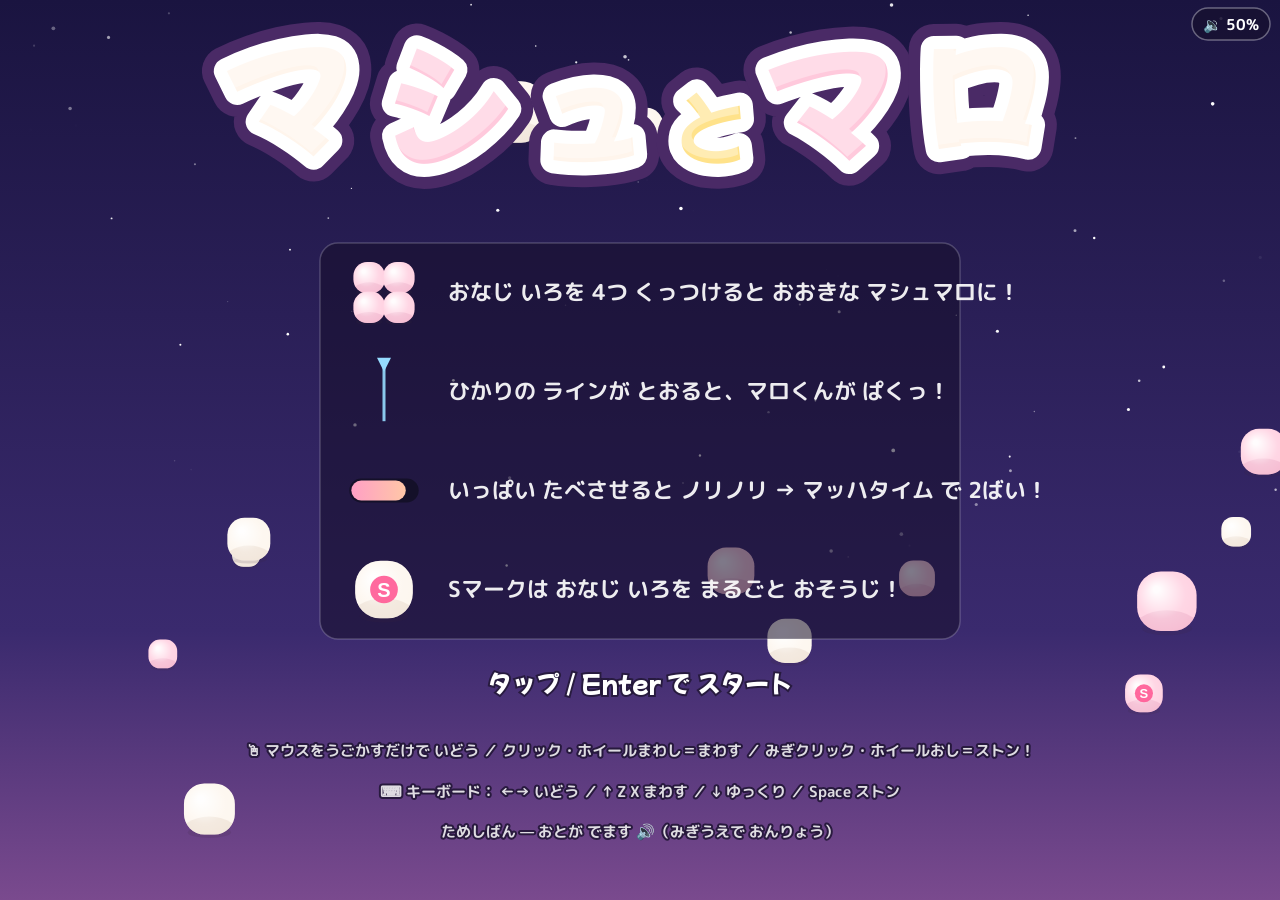
==== index.html @ 696901d0 "マウスはホバーだけで左右移動 Co-Authored-By: Claude Fable 5 <noreply@anthropic.com>" ====
<!DOCTYPE html>
<html lang="ja">
<head>
  <meta charset="UTF-8">
  <meta name="viewport" content="width=device-width, initial-scale=1.0, maximum-scale=1.0, user-scalable=no, viewport-fit=cover">
  <title>マシュとマロ</title>
  <link rel="icon" href="data:image/svg+xml,<svg xmlns='http://www.w3.org/2000/svg' viewBox='0 0 100 100'><text y='.9em' font-size='90'>🍡</text></svg>">
  <link rel="preconnect" href="https://fonts.googleapis.com">
  <link rel="preconnect" href="https://fonts.gstatic.com" crossorigin>
  <link href="https://fonts.googleapis.com/css2?family=M+PLUS+Rounded+1c:wght@700;800&family=Mochiy+Pop+One&display=swap" rel="stylesheet">
  <link rel="stylesheet" href="css/style.css?v=5">
</head>
<body>
  <canvas id="game"></canvas>
  <audio id="themeAudio" src="assets/theme.m4a" preload="auto"></audio>
  <script src="js/const.js?v=5"></script>
  <script src="js/util.js?v=5"></script>
  <script src="js/stages.js?v=5"></script>
  <script src="js/sfx.js?v=5"></script>
  <script src="js/music.js?v=5"></script>
  <script src="js/field.js?v=5"></script>
  <script src="js/character.js?v=5"></script>
  <script src="js/render.js?v=5"></script>
  <script src="js/input.js?v=5"></script>
  <script src="js/game.js?v=5"></script>
  <script src="js/main.js?v=5"></script>
</body>
</html>
---- css/style.css ----
html, body {
  margin: 0;
  padding: 0;
  overflow: hidden;
  background: #14102a;
  width: 100%;
  height: 100%;
  overscroll-behavior: none;
}

#game {
  display: block;
  touch-action: none;
  user-select: none;
  -webkit-user-select: none;
  -webkit-tap-highlight-color: transparent;
}
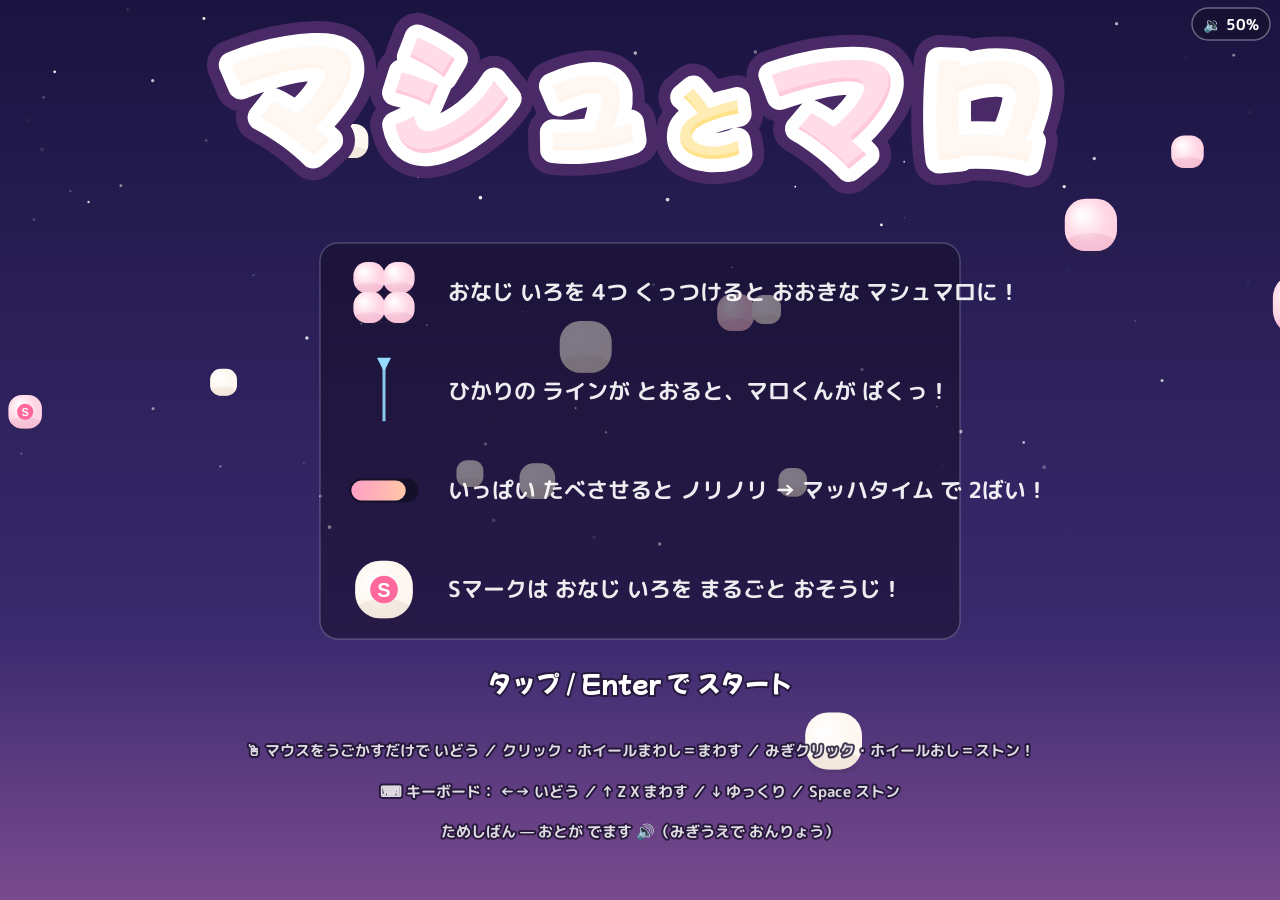
==== commit 51f9c80a: "積み上がり緩和・餅くびれ連結 Co-Authored-By: Claude Fable 5 <noreply@anthropic.com>" ====
--- a/index.html
+++ b/index.html
@@ -8,21 +8,21 @@
   <link rel="preconnect" href="https://fonts.googleapis.com">
   <link rel="preconnect" href="https://fonts.gstatic.com" crossorigin>
   <link href="https://fonts.googleapis.com/css2?family=M+PLUS+Rounded+1c:wght@700;800&family=Mochiy+Pop+One&display=swap" rel="stylesheet">
-  <link rel="stylesheet" href="css/style.css?v=5">
+  <link rel="stylesheet" href="css/style.css?v=6">
 </head>
 <body>
   <canvas id="game"></canvas>
   <audio id="themeAudio" src="assets/theme.m4a" preload="auto"></audio>
-  <script src="js/const.js?v=5"></script>
-  <script src="js/util.js?v=5"></script>
-  <script src="js/stages.js?v=5"></script>
-  <script src="js/sfx.js?v=5"></script>
-  <script src="js/music.js?v=5"></script>
-  <script src="js/field.js?v=5"></script>
-  <script src="js/character.js?v=5"></script>
-  <script src="js/render.js?v=5"></script>
-  <script src="js/input.js?v=5"></script>
-  <script src="js/game.js?v=5"></script>
-  <script src="js/main.js?v=5"></script>
+  <script src="js/const.js?v=6"></script>
+  <script src="js/util.js?v=6"></script>
+  <script src="js/stages.js?v=6"></script>
+  <script src="js/sfx.js?v=6"></script>
+  <script src="js/music.js?v=6"></script>
+  <script src="js/field.js?v=6"></script>
+  <script src="js/character.js?v=6"></script>
+  <script src="js/render.js?v=6"></script>
+  <script src="js/input.js?v=6"></script>
+  <script src="js/game.js?v=6"></script>
+  <script src="js/main.js?v=6"></script>
 </body>
 </html>
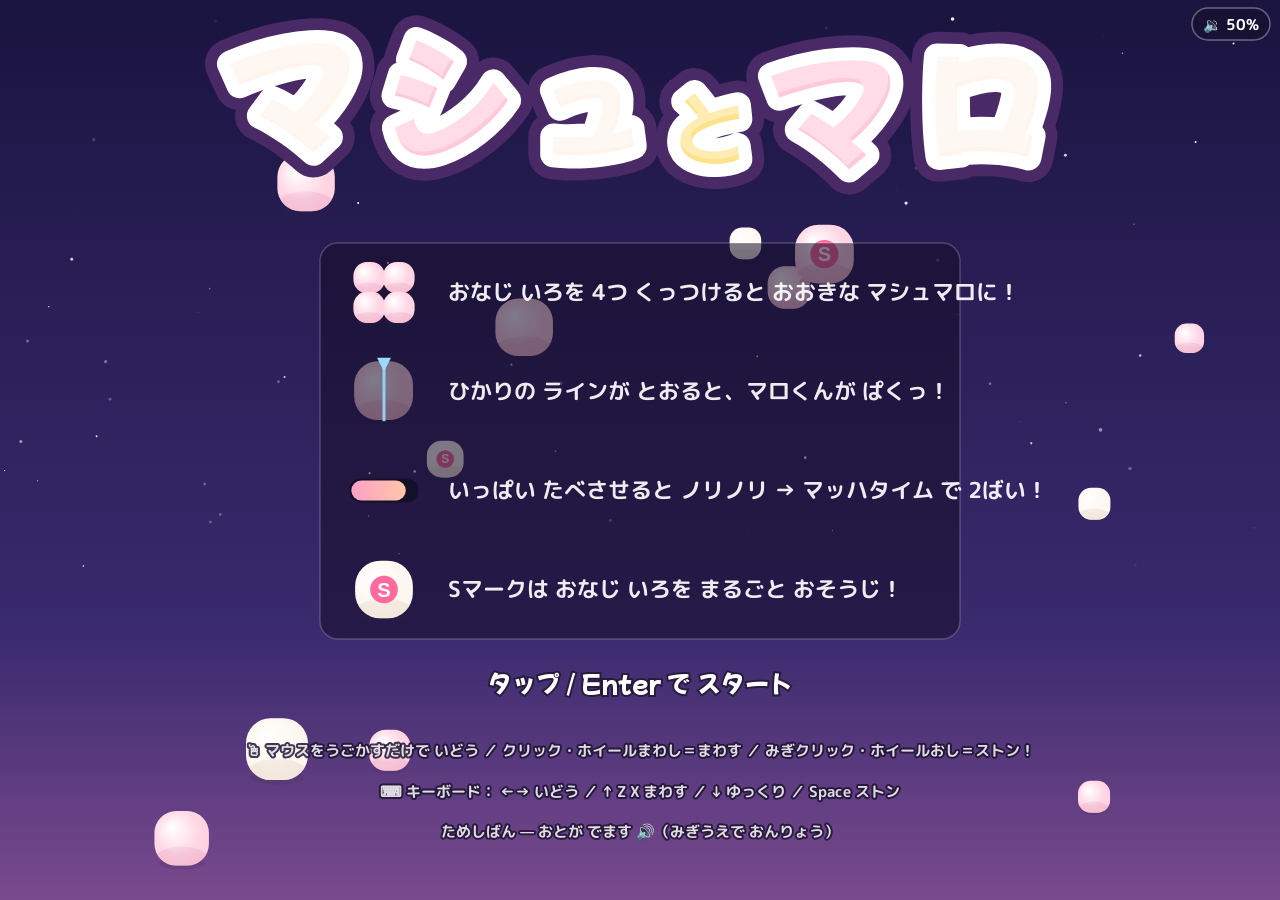
==== commit cbb34e9a: "ジャイアント合体・のっぽ棒・ライン減速＋テーマ曲を同梱（限定共有・非売の前提） Co-Authored-By: Claude Fable 5 <noreply@anthropic.com>" ====
--- a/index.html
+++ b/index.html
@@ -8,21 +8,21 @@
   <link rel="preconnect" href="https://fonts.googleapis.com">
   <link rel="preconnect" href="https://fonts.gstatic.com" crossorigin>
   <link href="https://fonts.googleapis.com/css2?family=M+PLUS+Rounded+1c:wght@700;800&family=Mochiy+Pop+One&display=swap" rel="stylesheet">
-  <link rel="stylesheet" href="css/style.css?v=6">
+  <link rel="stylesheet" href="css/style.css?v=7">
 </head>
 <body>
   <canvas id="game"></canvas>
   <audio id="themeAudio" src="assets/theme.m4a" preload="auto"></audio>
-  <script src="js/const.js?v=6"></script>
-  <script src="js/util.js?v=6"></script>
-  <script src="js/stages.js?v=6"></script>
-  <script src="js/sfx.js?v=6"></script>
-  <script src="js/music.js?v=6"></script>
-  <script src="js/field.js?v=6"></script>
-  <script src="js/character.js?v=6"></script>
-  <script src="js/render.js?v=6"></script>
-  <script src="js/input.js?v=6"></script>
-  <script src="js/game.js?v=6"></script>
-  <script src="js/main.js?v=6"></script>
+  <script src="js/const.js?v=7"></script>
+  <script src="js/util.js?v=7"></script>
+  <script src="js/stages.js?v=7"></script>
+  <script src="js/sfx.js?v=7"></script>
+  <script src="js/music.js?v=7"></script>
+  <script src="js/field.js?v=7"></script>
+  <script src="js/character.js?v=7"></script>
+  <script src="js/render.js?v=7"></script>
+  <script src="js/input.js?v=7"></script>
+  <script src="js/game.js?v=7"></script>
+  <script src="js/main.js?v=7"></script>
 </body>
 </html>
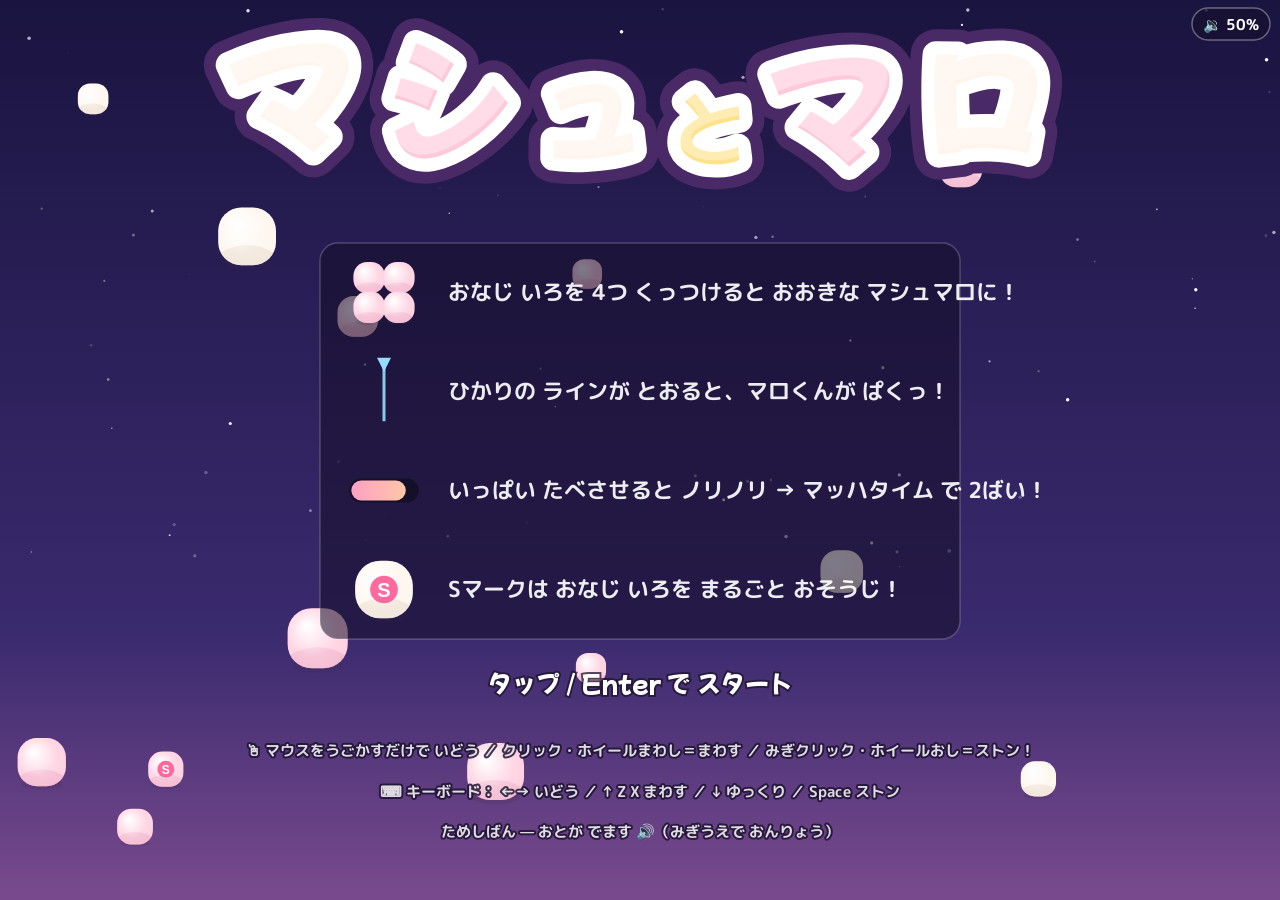
==== commit 10b5e6e1: "リズム演出・レアピース・ヒント削除 Co-Authored-By: Claude Fable 5 <noreply@anthropic.com>" ====
--- a/index.html
+++ b/index.html
@@ -8,21 +8,21 @@
   <link rel="preconnect" href="https://fonts.googleapis.com">
   <link rel="preconnect" href="https://fonts.gstatic.com" crossorigin>
   <link href="https://fonts.googleapis.com/css2?family=M+PLUS+Rounded+1c:wght@700;800&family=Mochiy+Pop+One&display=swap" rel="stylesheet">
-  <link rel="stylesheet" href="css/style.css?v=7">
+  <link rel="stylesheet" href="css/style.css?v=8">
 </head>
 <body>
   <canvas id="game"></canvas>
   <audio id="themeAudio" src="assets/theme.m4a" preload="auto"></audio>
-  <script src="js/const.js?v=7"></script>
-  <script src="js/util.js?v=7"></script>
-  <script src="js/stages.js?v=7"></script>
-  <script src="js/sfx.js?v=7"></script>
-  <script src="js/music.js?v=7"></script>
-  <script src="js/field.js?v=7"></script>
-  <script src="js/character.js?v=7"></script>
-  <script src="js/render.js?v=7"></script>
-  <script src="js/input.js?v=7"></script>
-  <script src="js/game.js?v=7"></script>
-  <script src="js/main.js?v=7"></script>
+  <script src="js/const.js?v=8"></script>
+  <script src="js/util.js?v=8"></script>
+  <script src="js/stages.js?v=8"></script>
+  <script src="js/sfx.js?v=8"></script>
+  <script src="js/music.js?v=8"></script>
+  <script src="js/field.js?v=8"></script>
+  <script src="js/character.js?v=8"></script>
+  <script src="js/render.js?v=8"></script>
+  <script src="js/input.js?v=8"></script>
+  <script src="js/game.js?v=8"></script>
+  <script src="js/main.js?v=8"></script>
 </body>
 </html>
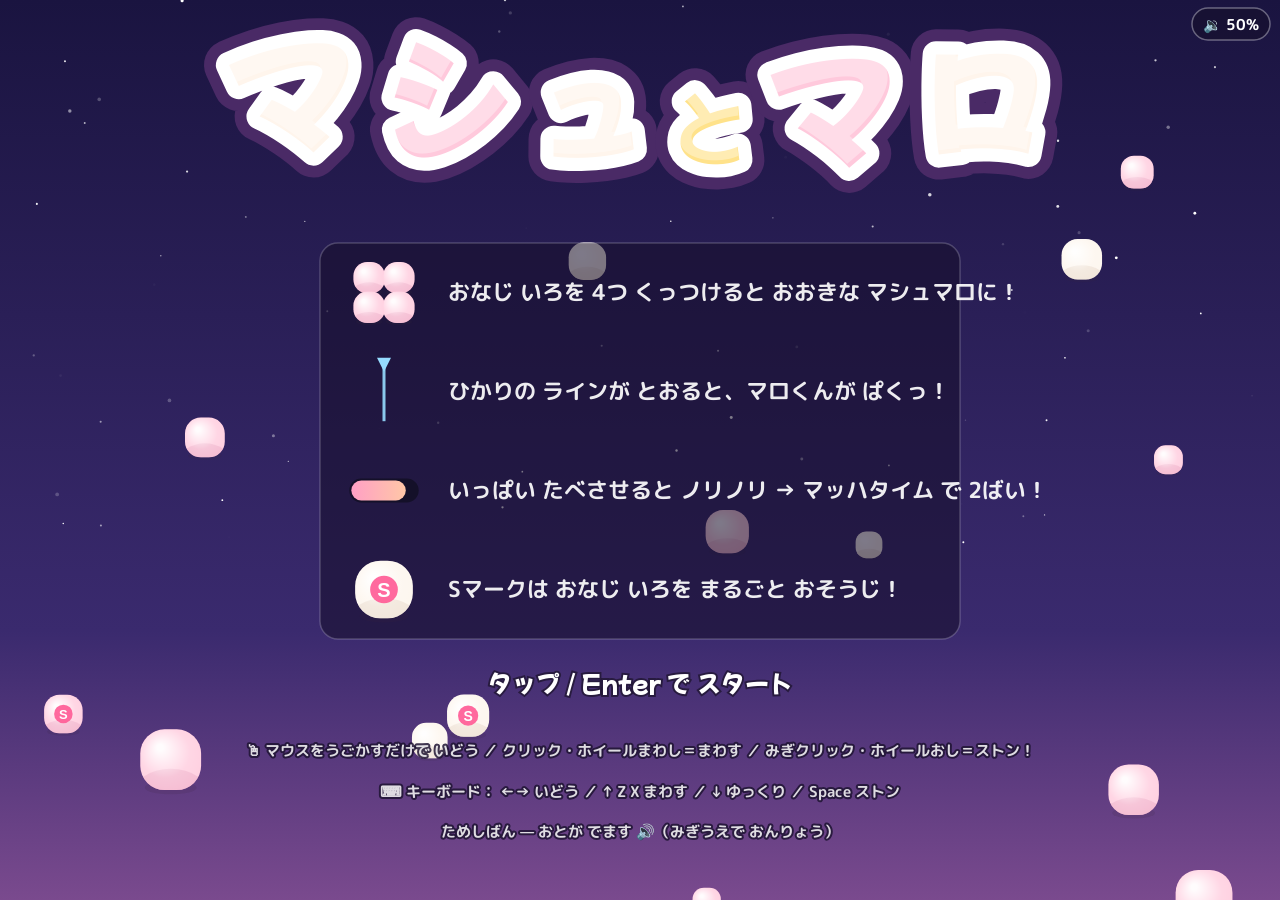
==== commit a087a94a: "マロくんのセリフ・食べ演出強化・フィールド10x8上寄せ Co-Authored-By: Claude Fable 5 <noreply@anthropic.com>" ====
--- a/index.html
+++ b/index.html
@@ -8,21 +8,21 @@
   <link rel="preconnect" href="https://fonts.googleapis.com">
   <link rel="preconnect" href="https://fonts.gstatic.com" crossorigin>
   <link href="https://fonts.googleapis.com/css2?family=M+PLUS+Rounded+1c:wght@700;800&family=Mochiy+Pop+One&display=swap" rel="stylesheet">
-  <link rel="stylesheet" href="css/style.css?v=8">
+  <link rel="stylesheet" href="css/style.css?v=9">
 </head>
 <body>
   <canvas id="game"></canvas>
   <audio id="themeAudio" src="assets/theme.m4a" preload="auto"></audio>
-  <script src="js/const.js?v=8"></script>
-  <script src="js/util.js?v=8"></script>
-  <script src="js/stages.js?v=8"></script>
-  <script src="js/sfx.js?v=8"></script>
-  <script src="js/music.js?v=8"></script>
-  <script src="js/field.js?v=8"></script>
-  <script src="js/character.js?v=8"></script>
-  <script src="js/render.js?v=8"></script>
-  <script src="js/input.js?v=8"></script>
-  <script src="js/game.js?v=8"></script>
-  <script src="js/main.js?v=8"></script>
+  <script src="js/const.js?v=9"></script>
+  <script src="js/util.js?v=9"></script>
+  <script src="js/stages.js?v=9"></script>
+  <script src="js/sfx.js?v=9"></script>
+  <script src="js/music.js?v=9"></script>
+  <script src="js/field.js?v=9"></script>
+  <script src="js/character.js?v=9"></script>
+  <script src="js/render.js?v=9"></script>
+  <script src="js/input.js?v=9"></script>
+  <script src="js/game.js?v=9"></script>
+  <script src="js/main.js?v=9"></script>
 </body>
 </html>
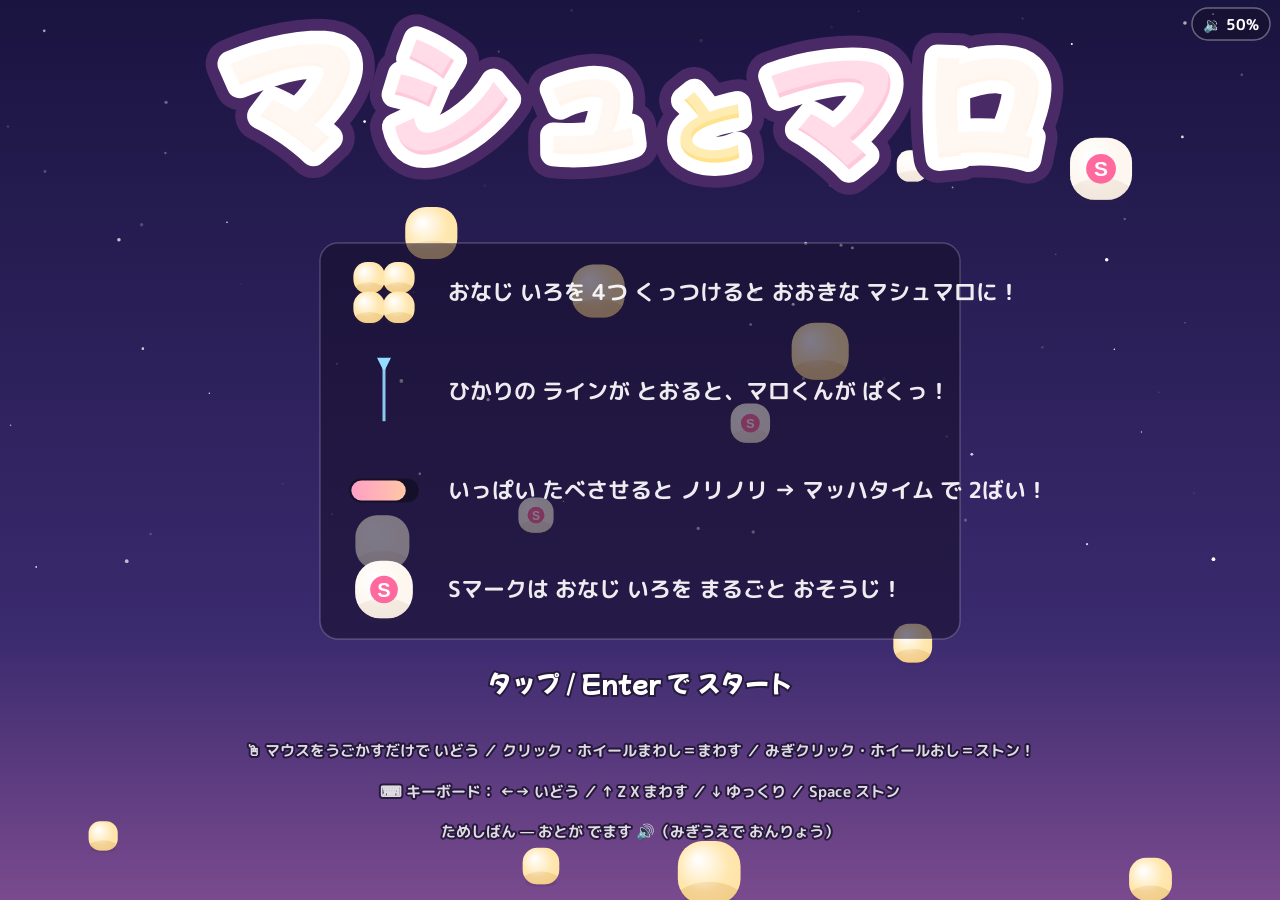
==== commit 15b1b60e: "色覚多様性対応: 白×はちみつ配色を既定に＋いろ設定 Co-Authored-By: Claude Fable 5 <noreply@anthropic.com>" ====
--- a/index.html
+++ b/index.html
@@ -8,21 +8,21 @@
   <link rel="preconnect" href="https://fonts.googleapis.com">
   <link rel="preconnect" href="https://fonts.gstatic.com" crossorigin>
   <link href="https://fonts.googleapis.com/css2?family=M+PLUS+Rounded+1c:wght@700;800&family=Mochiy+Pop+One&display=swap" rel="stylesheet">
-  <link rel="stylesheet" href="css/style.css?v=9">
+  <link rel="stylesheet" href="css/style.css?v=10">
 </head>
 <body>
   <canvas id="game"></canvas>
   <audio id="themeAudio" src="assets/theme.m4a" preload="auto"></audio>
-  <script src="js/const.js?v=9"></script>
-  <script src="js/util.js?v=9"></script>
-  <script src="js/stages.js?v=9"></script>
-  <script src="js/sfx.js?v=9"></script>
-  <script src="js/music.js?v=9"></script>
-  <script src="js/field.js?v=9"></script>
-  <script src="js/character.js?v=9"></script>
-  <script src="js/render.js?v=9"></script>
-  <script src="js/input.js?v=9"></script>
-  <script src="js/game.js?v=9"></script>
-  <script src="js/main.js?v=9"></script>
+  <script src="js/const.js?v=10"></script>
+  <script src="js/util.js?v=10"></script>
+  <script src="js/stages.js?v=10"></script>
+  <script src="js/sfx.js?v=10"></script>
+  <script src="js/music.js?v=10"></script>
+  <script src="js/field.js?v=10"></script>
+  <script src="js/character.js?v=10"></script>
+  <script src="js/render.js?v=10"></script>
+  <script src="js/input.js?v=10"></script>
+  <script src="js/game.js?v=10"></script>
+  <script src="js/main.js?v=10"></script>
 </body>
 </html>
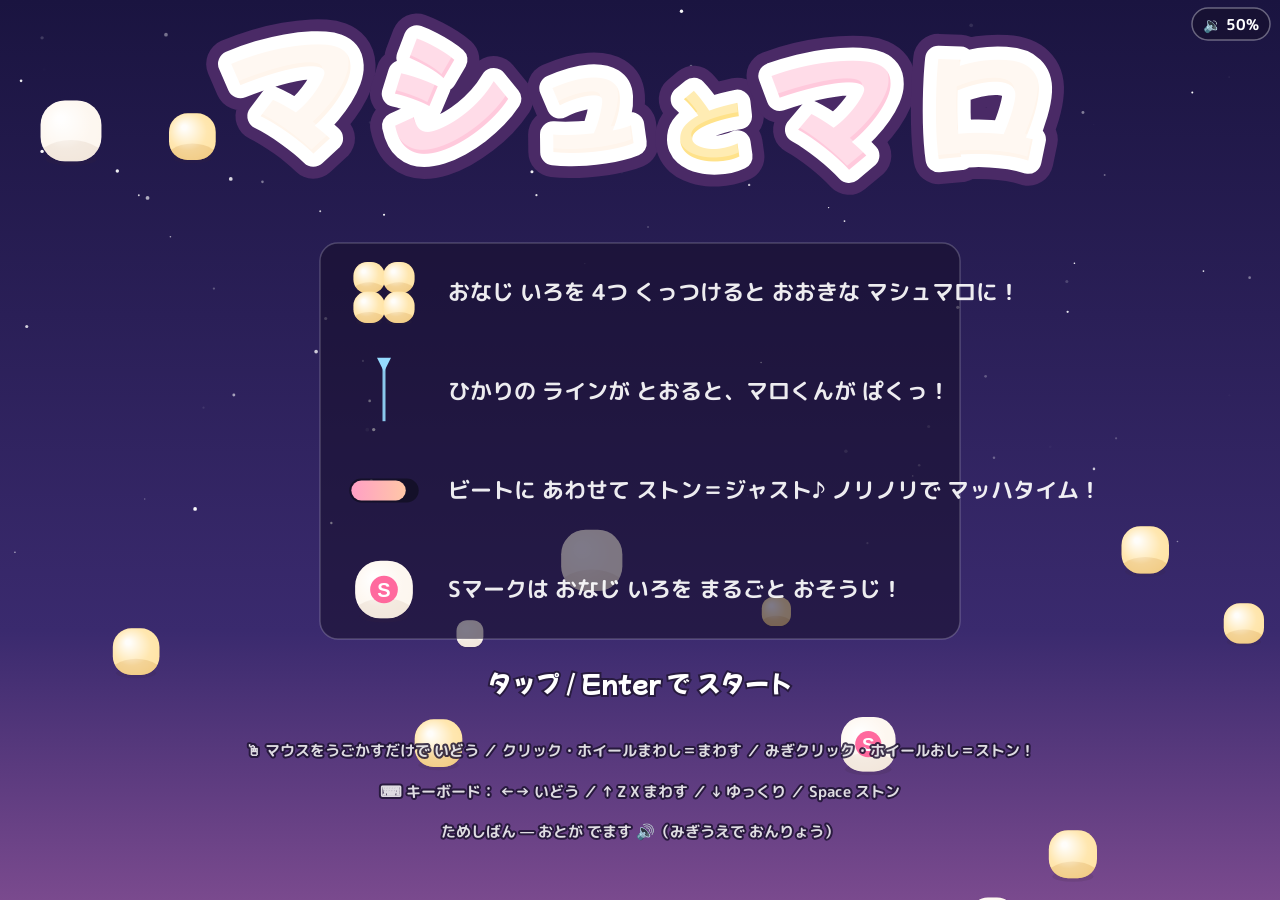
==== commit 4c558303: "ジャストドロップ＋ビートインジケーター Co-Authored-By: Claude Fable 5 <noreply@anthropic.com>" ====
--- a/index.html
+++ b/index.html
@@ -8,21 +8,21 @@
   <link rel="preconnect" href="https://fonts.googleapis.com">
   <link rel="preconnect" href="https://fonts.gstatic.com" crossorigin>
   <link href="https://fonts.googleapis.com/css2?family=M+PLUS+Rounded+1c:wght@700;800&family=Mochiy+Pop+One&display=swap" rel="stylesheet">
-  <link rel="stylesheet" href="css/style.css?v=10">
+  <link rel="stylesheet" href="css/style.css?v=11">
 </head>
 <body>
   <canvas id="game"></canvas>
   <audio id="themeAudio" src="assets/theme.m4a" preload="auto"></audio>
-  <script src="js/const.js?v=10"></script>
-  <script src="js/util.js?v=10"></script>
-  <script src="js/stages.js?v=10"></script>
-  <script src="js/sfx.js?v=10"></script>
-  <script src="js/music.js?v=10"></script>
-  <script src="js/field.js?v=10"></script>
-  <script src="js/character.js?v=10"></script>
-  <script src="js/render.js?v=10"></script>
-  <script src="js/input.js?v=10"></script>
-  <script src="js/game.js?v=10"></script>
-  <script src="js/main.js?v=10"></script>
+  <script src="js/const.js?v=11"></script>
+  <script src="js/util.js?v=11"></script>
+  <script src="js/stages.js?v=11"></script>
+  <script src="js/sfx.js?v=11"></script>
+  <script src="js/music.js?v=11"></script>
+  <script src="js/field.js?v=11"></script>
+  <script src="js/character.js?v=11"></script>
+  <script src="js/render.js?v=11"></script>
+  <script src="js/input.js?v=11"></script>
+  <script src="js/game.js?v=11"></script>
+  <script src="js/main.js?v=11"></script>
 </body>
 </html>
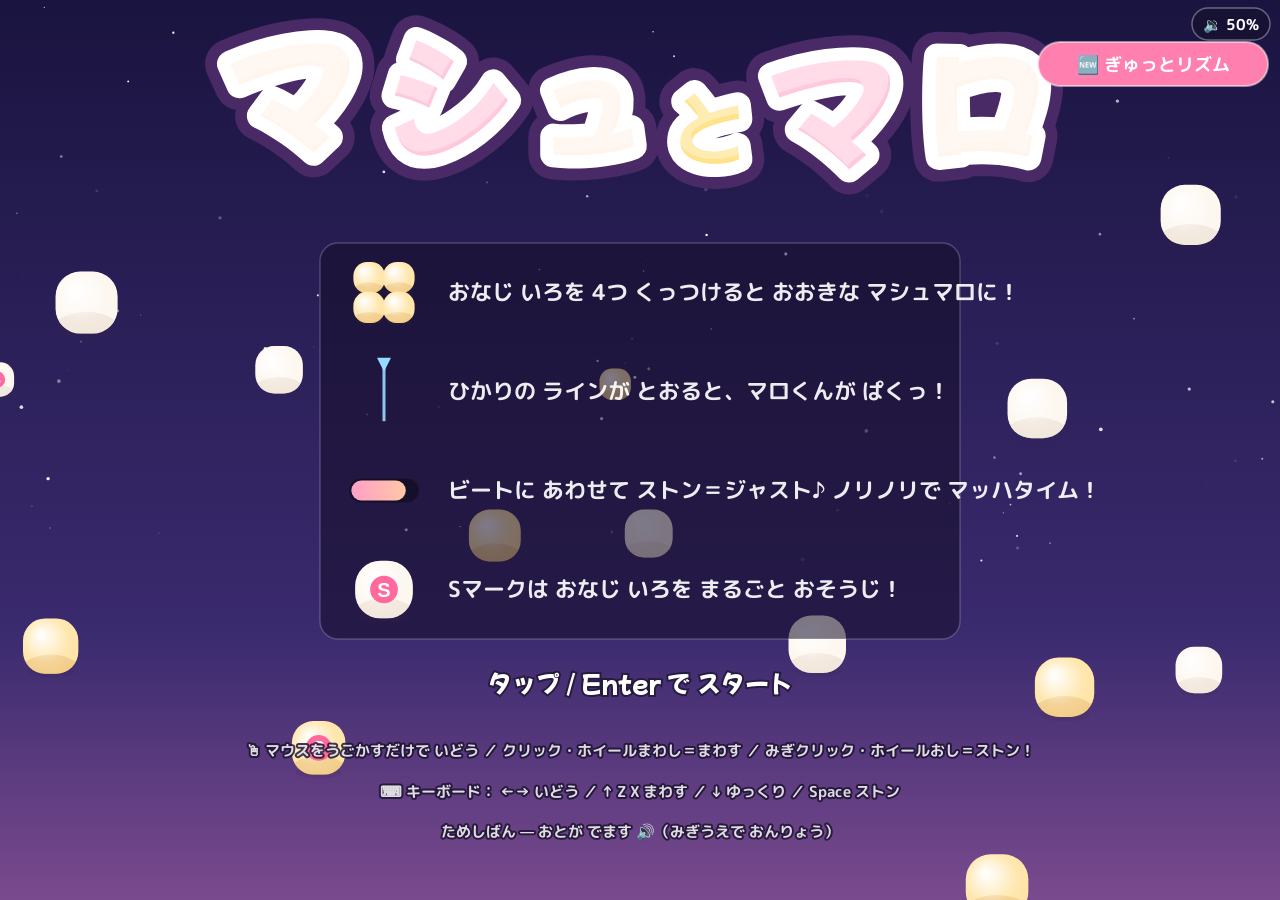
==== commit 969c895e: "新作試作「ぎゅっとリズム」を追加（/poyon/）＋旧版タイトルに入口 Co-Authored-By: Claude Opus 5.5 <noreply@anthropic.com>" ====
--- a/index.html
+++ b/index.html
@@ -8,21 +8,21 @@
   <link rel="preconnect" href="https://fonts.googleapis.com">
   <link rel="preconnect" href="https://fonts.gstatic.com" crossorigin>
   <link href="https://fonts.googleapis.com/css2?family=M+PLUS+Rounded+1c:wght@700;800&family=Mochiy+Pop+One&display=swap" rel="stylesheet">
-  <link rel="stylesheet" href="css/style.css?v=11">
+  <link rel="stylesheet" href="css/style.css?v=12">
 </head>
 <body>
   <canvas id="game"></canvas>
   <audio id="themeAudio" src="assets/theme.m4a" preload="auto"></audio>
-  <script src="js/const.js?v=11"></script>
-  <script src="js/util.js?v=11"></script>
-  <script src="js/stages.js?v=11"></script>
-  <script src="js/sfx.js?v=11"></script>
-  <script src="js/music.js?v=11"></script>
-  <script src="js/field.js?v=11"></script>
-  <script src="js/character.js?v=11"></script>
-  <script src="js/render.js?v=11"></script>
-  <script src="js/input.js?v=11"></script>
-  <script src="js/game.js?v=11"></script>
-  <script src="js/main.js?v=11"></script>
+  <script src="js/const.js?v=12"></script>
+  <script src="js/util.js?v=12"></script>
+  <script src="js/stages.js?v=12"></script>
+  <script src="js/sfx.js?v=12"></script>
+  <script src="js/music.js?v=12"></script>
+  <script src="js/field.js?v=12"></script>
+  <script src="js/character.js?v=12"></script>
+  <script src="js/render.js?v=12"></script>
+  <script src="js/input.js?v=12"></script>
+  <script src="js/game.js?v=12"></script>
+  <script src="js/main.js?v=12"></script>
 </body>
 </html>
